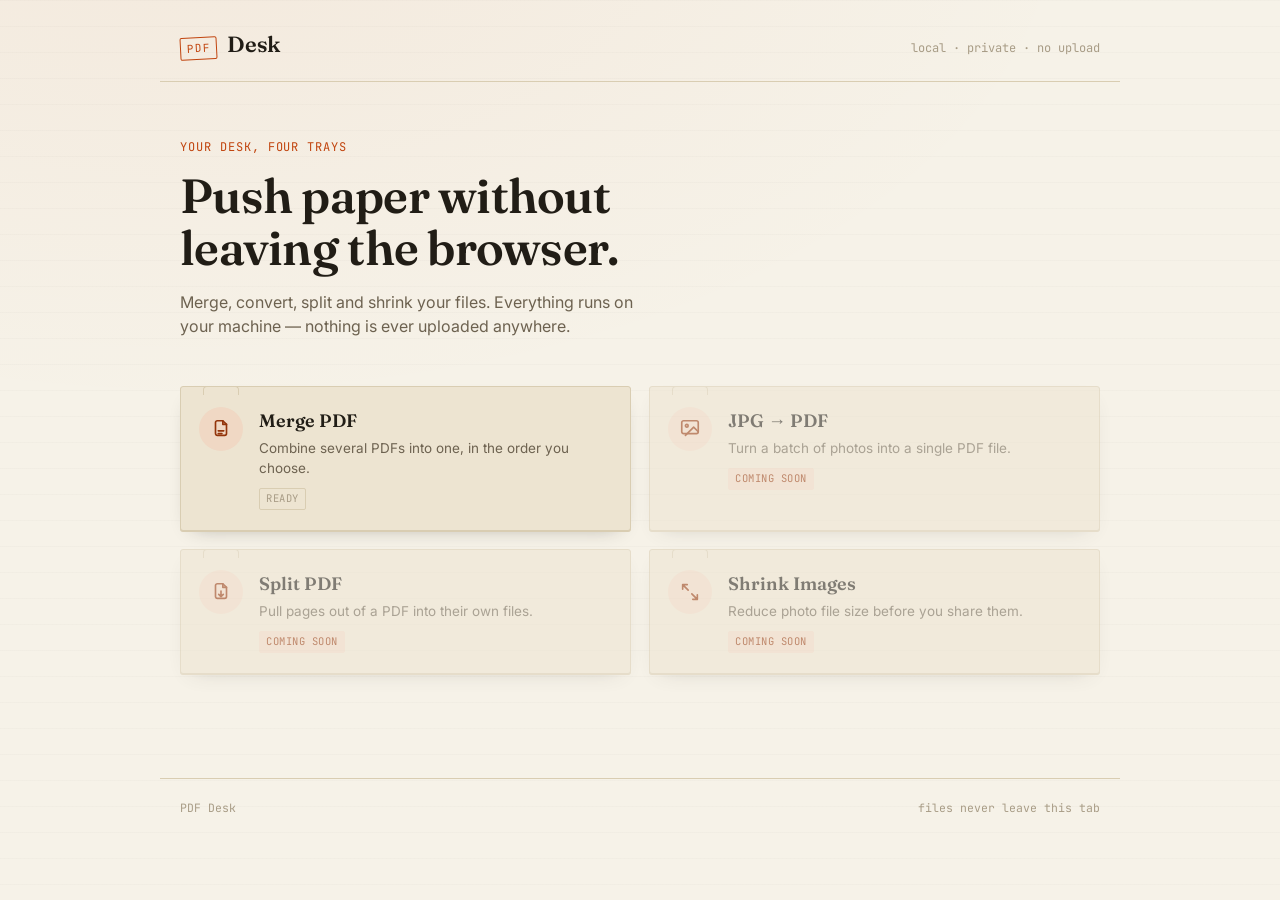
==== index.html @ 7bbbede9 "Initial commit: PDF Desk with Merge PDF tool" ====
<!doctype html>
<html lang="en">
<head>
  <meta charset="utf-8" />
  <meta name="viewport" content="width=device-width, initial-scale=1" />
  <title>PDF Desk</title>
  <link rel="preconnect" href="https://fonts.googleapis.com" />
  <link rel="preconnect" href="https://fonts.gstatic.com" crossorigin />
  <link href="https://fonts.googleapis.com/css2?family=Fraunces:opsz,wght@9..144,500;9..144,600&family=Inter:wght@400;500;600&family=JetBrains+Mono:wght@400;500&display=swap" rel="stylesheet" />
  <link rel="stylesheet" href="css/style.css" />
</head>
<body>
  <header class="site-header">
    <a class="mark" href="index.html">
      <span class="stamp">PDF</span>
      <h1>Desk</h1>
    </a>
    <span class="tagline">local &middot; private &middot; no upload</span>
  </header>

  <main class="page">
    <section class="hero">
      <p class="eyebrow">Your desk, four trays</p>
      <h2>Push paper without leaving the browser.</h2>
      <p>Merge, convert, split and shrink your files. Everything runs on your machine — nothing is ever uploaded anywhere.</p>
    </section>

    <section class="tool-grid">
      <a class="tool-card" href="tools/merge.html">
        <span class="icon" aria-hidden="true">
          <svg viewBox="0 0 24 24" fill="none" stroke="currentColor" stroke-width="1.8" stroke-linecap="round" stroke-linejoin="round">
            <path d="M8 3h6l4 4v10a2 2 0 0 1-2 2H8a2 2 0 0 1-2-2V5a2 2 0 0 1 2-2z" />
            <path d="M14 3v4h4" />
            <path d="M9 14h6M9 17h4" />
          </svg>
        </span>
        <span class="body">
          <h3>Merge PDF</h3>
          <p>Combine several PDFs into one, in the order you choose.</p>
          <span class="badge">Ready</span>
        </span>
      </a>

      <a class="tool-card disabled" href="#" aria-disabled="true">
        <span class="icon" aria-hidden="true">
          <svg viewBox="0 0 24 24" fill="none" stroke="currentColor" stroke-width="1.8" stroke-linecap="round" stroke-linejoin="round">
            <rect x="3" y="3" width="18" height="14" rx="2" />
            <circle cx="8.5" cy="8.5" r="1.5" />
            <path d="M21 15l-5-5-9 9" />
          </svg>
        </span>
        <span class="body">
          <h3>JPG &rarr; PDF</h3>
          <p>Turn a batch of photos into a single PDF file.</p>
          <span class="badge">Coming soon</span>
        </span>
      </a>

      <a class="tool-card disabled" href="#" aria-disabled="true">
        <span class="icon" aria-hidden="true">
          <svg viewBox="0 0 24 24" fill="none" stroke="currentColor" stroke-width="1.8" stroke-linecap="round" stroke-linejoin="round">
            <path d="M8 3h6l4 4v10a2 2 0 0 1-2 2H8a2 2 0 0 1-2-2V5a2 2 0 0 1 2-2z" />
            <path d="M14 3v4h4" />
            <path d="M12 11v6M9.5 14.5L12 17l2.5-2.5" />
          </svg>
        </span>
        <span class="body">
          <h3>Split PDF</h3>
          <p>Pull pages out of a PDF into their own files.</p>
          <span class="badge">Coming soon</span>
        </span>
      </a>

      <a class="tool-card disabled" href="#" aria-disabled="true">
        <span class="icon" aria-hidden="true">
          <svg viewBox="0 0 24 24" fill="none" stroke="currentColor" stroke-width="1.8" stroke-linecap="round" stroke-linejoin="round">
            <path d="M4 9V4h5M4 4l6 6" />
            <path d="M20 15v5h-5M20 20l-6-6" />
          </svg>
        </span>
        <span class="body">
          <h3>Shrink Images</h3>
          <p>Reduce photo file size before you share them.</p>
          <span class="badge">Coming soon</span>
        </span>
      </a>
    </section>
  </main>

  <footer class="site-footer">
    <span>PDF Desk</span>
    <span>files never leave this tab</span>
  </footer>
</body>
</html>
---- css/style.css ----
/* ============================================================
   PDF Desk — shared styles
   Theme: paper + ink + stamp — a desk where paper gets processed
   ============================================================ */

:root {
  --paper: #f6f2e8;
  --paper-2: #ede4d1;
  --paper-3: #e3d7bc;
  --ink: #211d16;
  --ink-soft: #6d6250;
  --ink-faint: #a89c86;
  --accent: #c1440e;
  --accent-dark: #93340a;
  --accent-soft: #f0d8c4;
  --line: #d9cdb2;
  --ok: #3f6b4a;
  --radius: 3px;
  --shadow-card: 0 1px 0 var(--line), 0 8px 20px -14px rgba(33, 29, 22, 0.45);
  --shadow-lift: 0 2px 0 var(--line), 0 16px 32px -18px rgba(33, 29, 22, 0.55);
  --font-display: "Fraunces", "Iowan Old Style", Georgia, serif;
  --font-body: "Inter", -apple-system, BlinkMacSystemFont, "Segoe UI", sans-serif;
  --font-mono: "JetBrains Mono", ui-monospace, SFMono-Regular, Menlo, Consolas, monospace;
  color-scheme: light;
}

* {
  box-sizing: border-box;
}

html, body {
  margin: 0;
  padding: 0;
}

body {
  background: var(--paper);
  background-image:
    radial-gradient(ellipse 900px 500px at 15% -10%, rgba(193, 68, 14, 0.05), transparent),
    repeating-linear-gradient(180deg, rgba(33, 29, 22, 0.018) 0px, rgba(33, 29, 22, 0.018) 1px, transparent 1px, transparent 26px);
  color: var(--ink);
  font-family: var(--font-body);
  font-size: 16px;
  line-height: 1.5;
  min-height: 100vh;
  -webkit-font-smoothing: antialiased;
}

a {
  color: inherit;
}

button {
  font-family: inherit;
}

::selection {
  background: var(--accent-soft);
  color: var(--accent-dark);
}

:focus-visible {
  outline: 2px solid var(--accent);
  outline-offset: 2px;
}

@media (prefers-reduced-motion: reduce) {
  *, *::before, *::after {
    animation-duration: 0.001ms !important;
    transition-duration: 0.001ms !important;
  }
}

/* ---------- layout shell ---------- */

.page {
  max-width: 960px;
  margin: 0 auto;
  padding: 0 20px 64px;
}

.site-header {
  display: flex;
  align-items: baseline;
  justify-content: space-between;
  gap: 12px;
  padding: 28px 20px 20px;
  max-width: 960px;
  margin: 0 auto;
  border-bottom: 1px solid var(--line);
}

.site-header .mark {
  display: flex;
  align-items: baseline;
  gap: 10px;
  text-decoration: none;
  color: var(--ink);
}

.site-header .mark .stamp {
  font-family: var(--font-mono);
  font-size: 11px;
  letter-spacing: 0.06em;
  color: var(--accent);
  border: 1px solid var(--accent);
  padding: 2px 6px;
  border-radius: 2px;
  transform: rotate(-3deg);
}

.site-header h1 {
  font-family: var(--font-display);
  font-weight: 600;
  font-size: 22px;
  margin: 0;
  letter-spacing: -0.01em;
}

.site-header .tagline {
  font-family: var(--font-mono);
  font-size: 12px;
  color: var(--ink-faint);
}

/* ---------- hero ---------- */

.hero {
  padding: 56px 0 40px;
}

.hero .eyebrow {
  font-family: var(--font-mono);
  font-size: 12px;
  letter-spacing: 0.08em;
  text-transform: uppercase;
  color: var(--accent);
  margin: 0 0 14px;
}

.hero h2 {
  font-family: var(--font-display);
  font-size: clamp(32px, 6vw, 48px);
  font-weight: 600;
  line-height: 1.08;
  letter-spacing: -0.015em;
  margin: 0 0 16px;
  max-width: 14ch;
}

.hero p {
  font-size: 16px;
  color: var(--ink-soft);
  max-width: 46ch;
  margin: 0;
}

/* ---------- tool grid / cards ---------- */

.tool-grid {
  display: grid;
  grid-template-columns: 1fr;
  gap: 14px;
  margin-top: 8px;
}

@media (min-width: 720px) {
  .tool-grid {
    grid-template-columns: repeat(2, 1fr);
    gap: 18px;
  }
}

.tool-card {
  position: relative;
  display: flex;
  align-items: flex-start;
  gap: 16px;
  background: var(--paper-2);
  border: 1px solid var(--line);
  border-radius: var(--radius);
  padding: 20px 18px;
  text-decoration: none;
  color: var(--ink);
  box-shadow: var(--shadow-card);
  transition: transform 0.16s ease, box-shadow 0.16s ease, border-color 0.16s ease;
}

.tool-card::before {
  /* folder tab */
  content: "";
  position: absolute;
  top: -1px;
  left: 22px;
  width: 34px;
  height: 8px;
  background: var(--paper-2);
  border: 1px solid var(--line);
  border-bottom: none;
  border-radius: 4px 4px 0 0;
}

.tool-card:hover {
  transform: translateY(-2px);
  box-shadow: var(--shadow-lift);
  border-color: var(--ink-faint);
}

.tool-card.disabled {
  opacity: 0.55;
  cursor: default;
  pointer-events: none;
}

.tool-card .icon {
  flex: none;
  width: 44px;
  height: 44px;
  border-radius: 50%;
  background: var(--accent-soft);
  color: var(--accent-dark);
  display: grid;
  place-items: center;
}

.tool-card .icon svg {
  width: 22px;
  height: 22px;
}

.tool-card .body {
  flex: 1;
  min-width: 0;
}

.tool-card h3 {
  font-family: var(--font-display);
  font-size: 18px;
  font-weight: 600;
  margin: 0 0 4px;
}

.tool-card p {
  margin: 0;
  font-size: 13.5px;
  color: var(--ink-soft);
}

.tool-card .badge {
  font-family: var(--font-mono);
  font-size: 10.5px;
  letter-spacing: 0.05em;
  text-transform: uppercase;
  color: var(--ink-faint);
  border: 1px solid var(--line);
  border-radius: 2px;
  padding: 2px 6px;
  margin-top: 10px;
  display: inline-block;
}

.tool-card.disabled .badge {
  color: var(--accent-dark);
  border-color: var(--accent-soft);
  background: var(--accent-soft);
}

/* ---------- tool page ---------- */

.tool-header {
  display: flex;
  align-items: center;
  gap: 10px;
  padding: 24px 0 8px;
}

.back-link {
  font-family: var(--font-mono);
  font-size: 13px;
  color: var(--ink-soft);
  text-decoration: none;
  display: inline-flex;
  align-items: center;
  gap: 6px;
}

.back-link:hover {
  color: var(--accent);
}

.tool-title {
  padding: 8px 0 28px;
  border-bottom: 1px solid var(--line);
  margin-bottom: 28px;
}

.tool-title h2 {
  font-family: var(--font-display);
  font-size: clamp(26px, 4vw, 34px);
  font-weight: 600;
  margin: 0 0 8px;
  letter-spacing: -0.01em;
}

.tool-title p {
  color: var(--ink-soft);
  margin: 0;
  max-width: 52ch;
}

/* drop zone — the in-tray */

.dropzone {
  position: relative;
  border: 2px dashed var(--line);
  border-radius: var(--radius);
  background: var(--paper-2);
  padding: 40px 20px;
  text-align: center;
  cursor: pointer;
  transition: border-color 0.15s ease, background 0.15s ease;
}

.dropzone:hover,
.dropzone.drag-over {
  border-color: var(--accent);
  background: var(--accent-soft);
}

.dropzone input[type="file"] {
  position: absolute;
  inset: 0;
  opacity: 0;
  cursor: pointer;
}

.dropzone .tray-icon {
  width: 52px;
  height: 52px;
  margin: 0 auto 14px;
  color: var(--accent);
}

.dropzone .tray-icon svg {
  width: 100%;
  height: 100%;
}

.dropzone h4 {
  font-family: var(--font-display);
  font-size: 18px;
  font-weight: 600;
  margin: 0 0 4px;
}

.dropzone p {
  margin: 0;
  font-size: 13.5px;
  color: var(--ink-soft);
}

.dropzone .hint {
  font-family: var(--font-mono);
  font-size: 11.5px;
  color: var(--ink-faint);
  margin-top: 10px;
}

/* file list — paper strips */

.file-list {
  list-style: none;
  margin: 22px 0 0;
  padding: 0;
  display: flex;
  flex-direction: column;
  gap: 8px;
}

.file-strip {
  display: flex;
  align-items: center;
  gap: 12px;
  background: var(--paper-2);
  border: 1px solid var(--line);
  border-left: 4px solid var(--accent);
  border-radius: var(--radius);
  padding: 10px 12px;
}

.file-strip .order {
  font-family: var(--font-mono);
  font-size: 12px;
  color: var(--ink-faint);
  width: 20px;
  flex: none;
  text-align: center;
}

.file-strip .name {
  flex: 1;
  min-width: 0;
  font-size: 13.5px;
  overflow: hidden;
  text-overflow: ellipsis;
  white-space: nowrap;
}

.file-strip .meta {
  font-family: var(--font-mono);
  font-size: 11px;
  color: var(--ink-faint);
  flex: none;
}

.file-strip .actions {
  display: flex;
  gap: 2px;
  flex: none;
}

.icon-btn {
  width: 28px;
  height: 28px;
  display: grid;
  place-items: center;
  background: transparent;
  border: 1px solid transparent;
  border-radius: 3px;
  color: var(--ink-soft);
  cursor: pointer;
}

.icon-btn:hover {
  background: var(--paper);
  border-color: var(--line);
  color: var(--ink);
}

.icon-btn.danger:hover {
  color: var(--accent-dark);
  border-color: var(--accent-soft);
  background: var(--accent-soft);
}

.icon-btn svg {
  width: 15px;
  height: 15px;
}

.icon-btn:disabled {
  opacity: 0.3;
  cursor: default;
}

.icon-btn:disabled:hover {
  background: transparent;
  border-color: transparent;
}

/* actions row */

.tool-actions {
  display: flex;
  align-items: center;
  gap: 14px;
  margin-top: 26px;
  flex-wrap: wrap;
}

.btn {
  font-family: var(--font-body);
  font-weight: 600;
  font-size: 14px;
  border-radius: var(--radius);
  padding: 12px 22px;
  border: 1px solid transparent;
  cursor: pointer;
  transition: transform 0.1s ease, box-shadow 0.1s ease, opacity 0.15s ease;
}

.btn-primary {
  background: var(--accent);
  color: var(--paper);
  box-shadow: 0 1px 0 var(--accent-dark);
}

.btn-primary:hover:not(:disabled) {
  background: var(--accent-dark);
}

.btn-primary:active:not(:disabled) {
  transform: translateY(1px);
  box-shadow: none;
}

.btn-primary:disabled {
  opacity: 0.4;
  cursor: default;
}

.btn-ghost {
  background: transparent;
  border-color: var(--line);
  color: var(--ink-soft);
}

.btn-ghost:hover {
  border-color: var(--ink-faint);
  color: var(--ink);
}

.status-line {
  font-family: var(--font-mono);
  font-size: 12.5px;
  color: var(--ink-soft);
}

.status-line.error {
  color: var(--accent-dark);
}

.status-line.success {
  color: var(--ok);
}

.empty-note {
  font-family: var(--font-mono);
  font-size: 12px;
  color: var(--ink-faint);
  text-align: center;
  padding: 18px 0 0;
}

/* footer */

.site-footer {
  max-width: 960px;
  margin: 40px auto 0;
  padding: 20px 20px 0;
  border-top: 1px solid var(--line);
  font-family: var(--font-mono);
  font-size: 11.5px;
  color: var(--ink-faint);
  display: flex;
  justify-content: space-between;
  flex-wrap: wrap;
  gap: 8px;
}
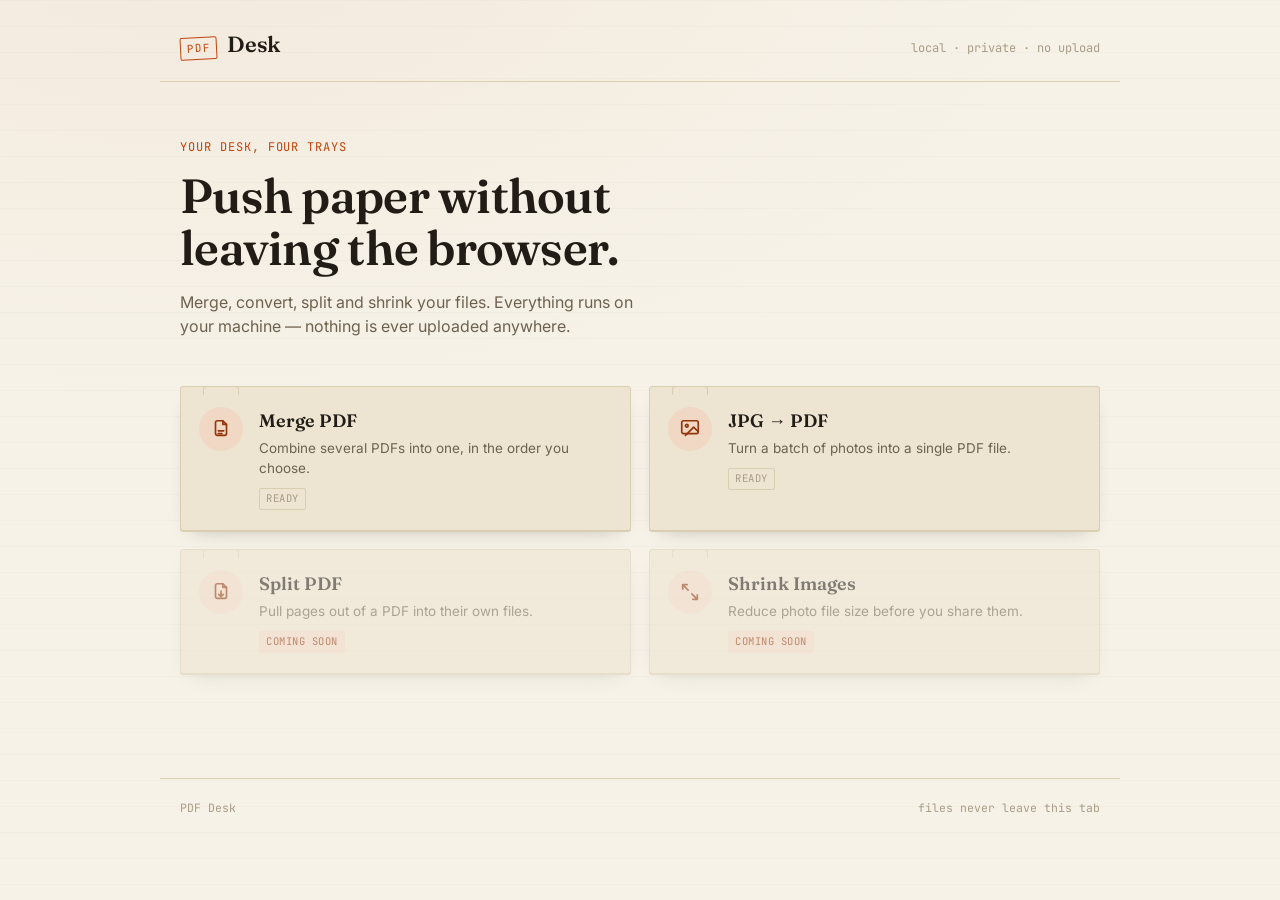
==== commit 041dc146: "Add JPG to PDF tool with EXIF orientation fix" ====
--- a/index.html
+++ b/index.html
@@ -41,7 +41,7 @@
         </span>
       </a>
 
-      <a class="tool-card disabled" href="#" aria-disabled="true">
+      <a class="tool-card" href="tools/jpg-to-pdf.html">
         <span class="icon" aria-hidden="true">
           <svg viewBox="0 0 24 24" fill="none" stroke="currentColor" stroke-width="1.8" stroke-linecap="round" stroke-linejoin="round">
             <rect x="3" y="3" width="18" height="14" rx="2" />
@@ -52,7 +52,7 @@
         <span class="body">
           <h3>JPG &rarr; PDF</h3>
           <p>Turn a batch of photos into a single PDF file.</p>
-          <span class="badge">Coming soon</span>
+          <span class="badge">Ready</span>
         </span>
       </a>
 
--- a/css/style.css
+++ b/css/style.css
@@ -328,10 +328,15 @@
 }
 
 .dropzone input[type="file"] {
+  /* driven entirely via JS (dropzone.click() / .click()) so it never sits in
+     the drop target's hit area — leaving it there double-fires addFiles
+     on a real OS drag (native input auto-populate + our drop handler) */
   position: absolute;
-  inset: 0;
+  width: 1px;
+  height: 1px;
+  overflow: hidden;
   opacity: 0;
-  cursor: pointer;
+  pointer-events: none;
 }
 
 .dropzone .tray-icon {
@@ -386,6 +391,16 @@
   border-left: 4px solid var(--accent);
   border-radius: var(--radius);
   padding: 10px 12px;
+}
+
+.file-strip .thumb {
+  width: 34px;
+  height: 34px;
+  flex: none;
+  object-fit: cover;
+  border-radius: 2px;
+  border: 1px solid var(--line);
+  background: var(--paper);
 }
 
 .file-strip .order {
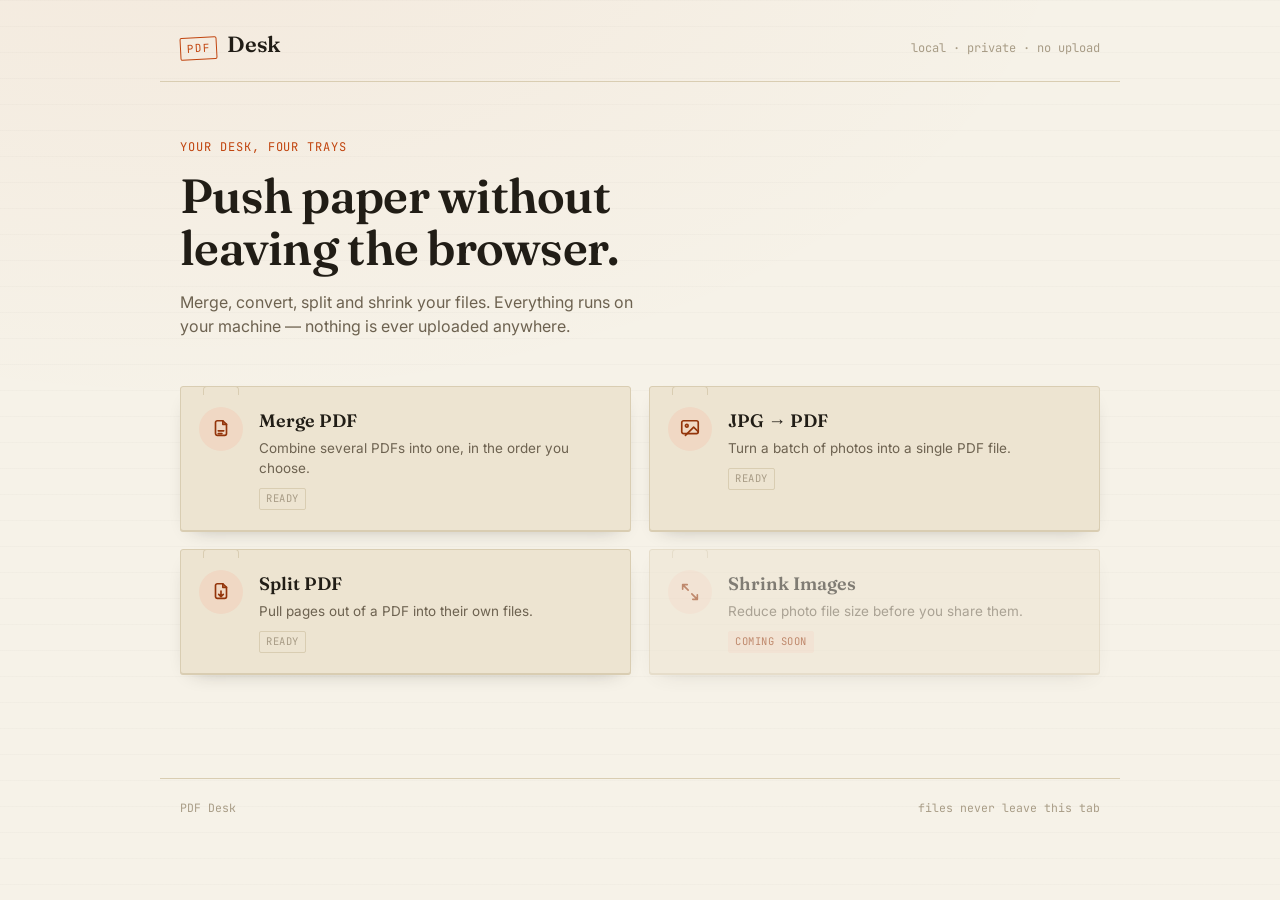
==== commit 823c0903: "Add Split PDF tool: extract page range or split all pages into a zip" ====
--- a/index.html
+++ b/index.html
@@ -56,7 +56,7 @@
         </span>
       </a>
 
-      <a class="tool-card disabled" href="#" aria-disabled="true">
+      <a class="tool-card" href="tools/split.html">
         <span class="icon" aria-hidden="true">
           <svg viewBox="0 0 24 24" fill="none" stroke="currentColor" stroke-width="1.8" stroke-linecap="round" stroke-linejoin="round">
             <path d="M8 3h6l4 4v10a2 2 0 0 1-2 2H8a2 2 0 0 1-2-2V5a2 2 0 0 1 2-2z" />
@@ -67,7 +67,7 @@
         <span class="body">
           <h3>Split PDF</h3>
           <p>Pull pages out of a PDF into their own files.</p>
-          <span class="badge">Coming soon</span>
+          <span class="badge">Ready</span>
         </span>
       </a>
 
--- a/css/style.css
+++ b/css/style.css
@@ -473,6 +473,84 @@
   border-color: transparent;
 }
 
+/* split panel — page-range extractor + split-all */
+
+.split-panel {
+  margin-top: 22px;
+  padding-top: 20px;
+  border-top: 1px solid var(--line);
+}
+
+.field-row {
+  display: flex;
+  align-items: center;
+  gap: 12px;
+  flex-wrap: wrap;
+}
+
+.field-label {
+  font-family: var(--font-mono);
+  font-size: 12px;
+  letter-spacing: 0.04em;
+  text-transform: uppercase;
+  color: var(--ink-soft);
+  flex: none;
+}
+
+.field-input {
+  flex: 1 1 220px;
+  min-width: 180px;
+  font-family: var(--font-mono);
+  font-size: 13.5px;
+  padding: 10px 12px;
+  border: 1px solid var(--line);
+  border-radius: var(--radius);
+  background: var(--paper-2);
+  color: var(--ink);
+}
+
+.field-input:focus-visible {
+  border-color: var(--accent);
+}
+
+.field-hint {
+  margin: 8px 0 0;
+  font-family: var(--font-mono);
+  font-size: 11.5px;
+  color: var(--ink-faint);
+}
+
+.field-hint.error {
+  color: var(--accent-dark);
+}
+
+.field-static {
+  margin: 0;
+  font-size: 13.5px;
+  color: var(--ink-soft);
+  flex: 1 1 220px;
+}
+
+.split-divider {
+  display: flex;
+  align-items: center;
+  gap: 12px;
+  margin: 18px 0;
+  font-family: var(--font-mono);
+  font-size: 11px;
+  color: var(--ink-faint);
+  text-transform: uppercase;
+  letter-spacing: 0.05em;
+}
+
+.split-divider::before,
+.split-divider::after {
+  content: "";
+  flex: 1;
+  height: 1px;
+  background: var(--line);
+}
+
 /* actions row */
 
 .tool-actions {
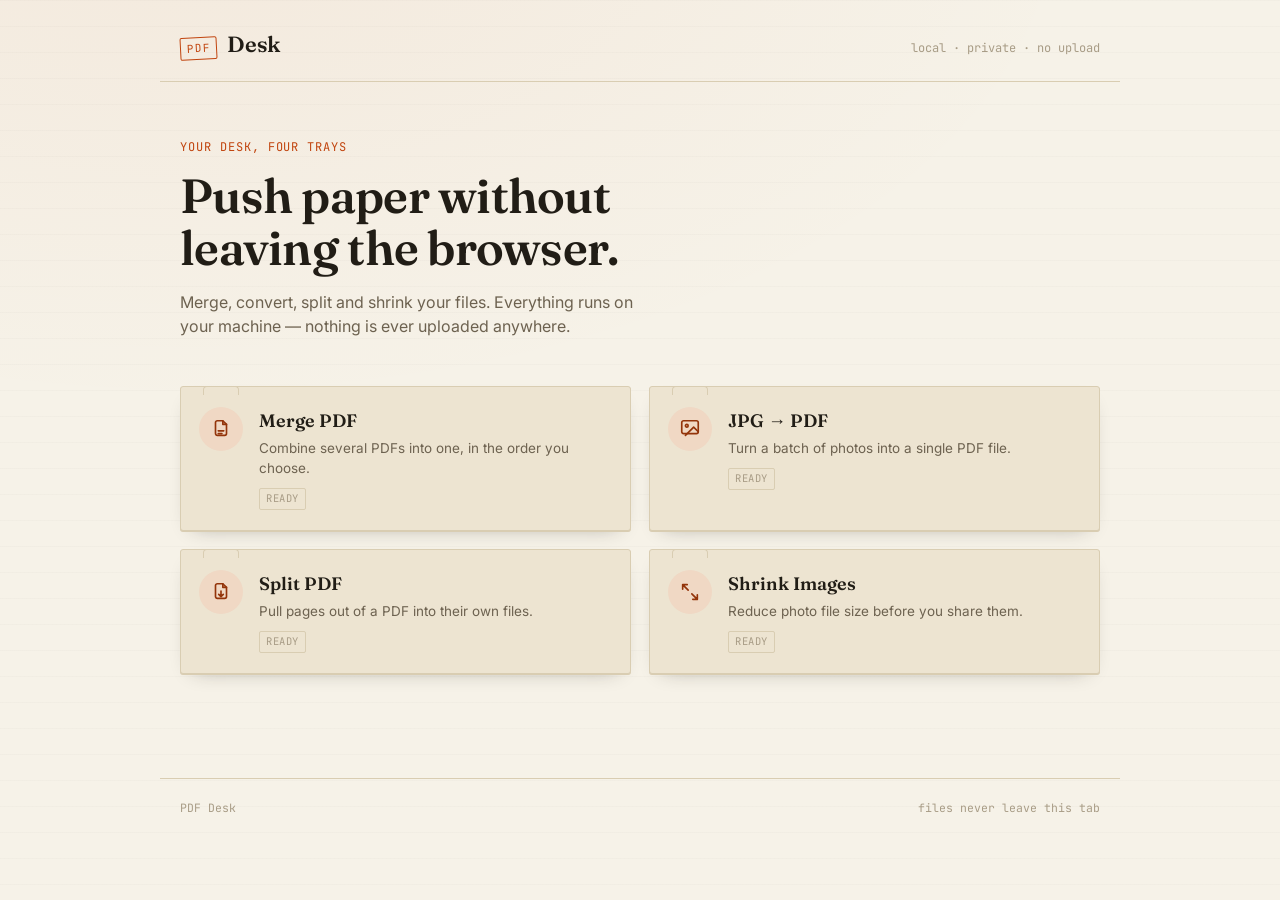
==== commit f06742c9: "Add Shrink Images tool with unique zip names and honest size-change reporting" ====
--- a/index.html
+++ b/index.html
@@ -71,7 +71,7 @@
         </span>
       </a>
 
-      <a class="tool-card disabled" href="#" aria-disabled="true">
+      <a class="tool-card" href="tools/shrink.html">
         <span class="icon" aria-hidden="true">
           <svg viewBox="0 0 24 24" fill="none" stroke="currentColor" stroke-width="1.8" stroke-linecap="round" stroke-linejoin="round">
             <path d="M4 9V4h5M4 4l6 6" />
@@ -81,7 +81,7 @@
         <span class="body">
           <h3>Shrink Images</h3>
           <p>Reduce photo file size before you share them.</p>
-          <span class="badge">Coming soon</span>
+          <span class="badge">Ready</span>
         </span>
       </a>
     </section>
--- a/css/style.css
+++ b/css/style.css
@@ -551,6 +551,60 @@
   background: var(--line);
 }
 
+/* quality panel — shrink-images slider */
+
+.quality-panel {
+  margin-top: 22px;
+  padding-top: 20px;
+  border-top: 1px solid var(--line);
+}
+
+.quality-panel .field-row {
+  gap: 14px;
+}
+
+.quality-value {
+  font-family: var(--font-mono);
+  font-size: 13px;
+  color: var(--accent-dark);
+  width: 44px;
+  flex: none;
+  text-align: right;
+}
+
+input[type="range"] {
+  flex: 1 1 220px;
+  min-width: 160px;
+  -webkit-appearance: none;
+  appearance: none;
+  height: 4px;
+  border-radius: 2px;
+  background: var(--line);
+  outline: none;
+}
+
+input[type="range"]::-webkit-slider-thumb {
+  -webkit-appearance: none;
+  appearance: none;
+  width: 16px;
+  height: 16px;
+  border-radius: 50%;
+  background: var(--accent);
+  cursor: pointer;
+  border: 2px solid var(--paper);
+  box-shadow: 0 0 0 1px var(--accent);
+}
+
+input[type="range"]::-moz-range-thumb {
+  width: 16px;
+  height: 16px;
+  border-radius: 50%;
+  background: var(--accent);
+  cursor: pointer;
+  border: 2px solid var(--paper);
+  box-shadow: 0 0 0 1px var(--accent);
+}
+
 /* actions row */
 
 .tool-actions {
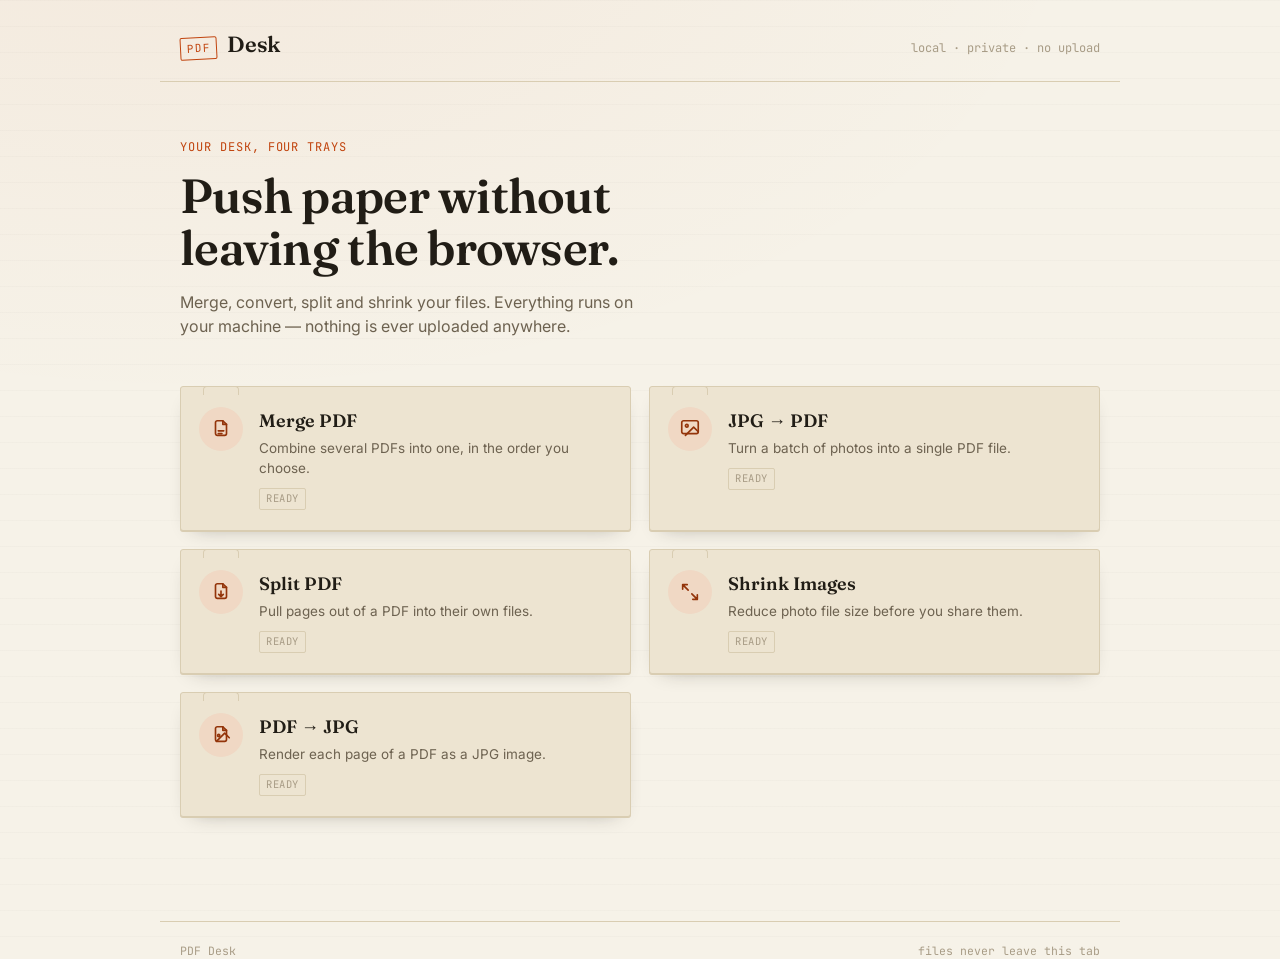
==== commit d23e9d4f: "Add PDF to JPG tool: rasterize pages via pdf.js, zip when multi-page Closes #3. Single page download" ====
--- a/index.html
+++ b/index.html
@@ -84,6 +84,21 @@
           <span class="badge">Ready</span>
         </span>
       </a>
+      <a class="tool-card" href="tools/pdf-to-jpg.html">
+        <span class="icon" aria-hidden="true">
+          <svg viewBox="0 0 24 24" fill="none" stroke="currentColor" stroke-width="1.8" stroke-linecap="round" stroke-linejoin="round">
+            <path d="M8 3h6l4 4v10a2 2 0 0 1-2 2H8a2 2 0 0 1-2-2V5a2 2 0 0 1 2-2z" />
+            <path d="M14 3v4h4" />
+            <path d="M21 15l-5-5-9 9" />
+            <circle cx="9.5" cy="12.5" r="1.2" />
+          </svg>
+        </span>
+        <span class="body">
+          <h3>PDF &rarr; JPG</h3>
+          <p>Render each page of a PDF as a JPG image.</p>
+          <span class="badge">Ready</span>
+        </span>
+      </a>
     </section>
   </main>
 
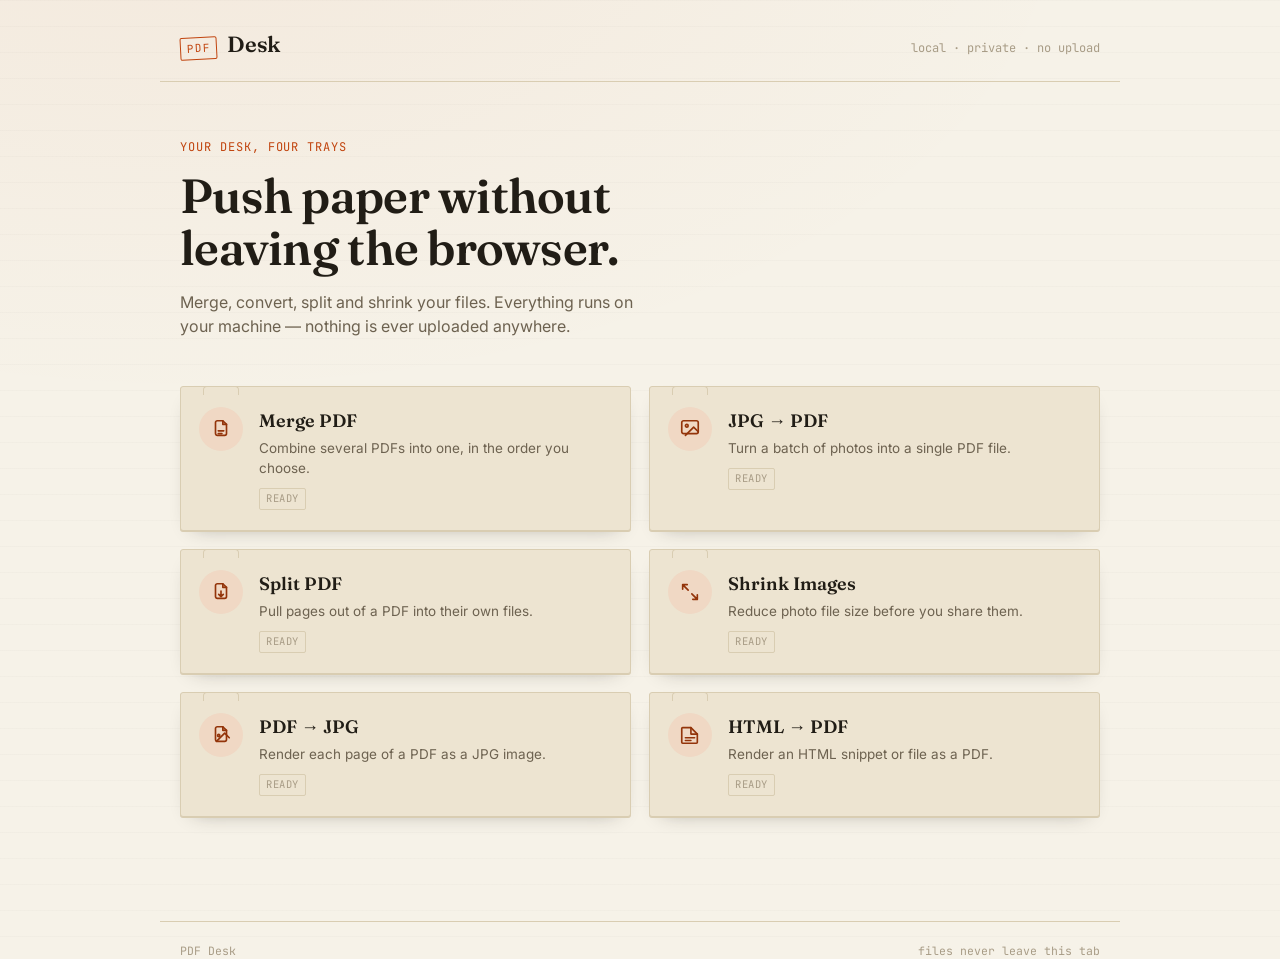
==== commit 4231d91c: "Add HTML to PDF tool: sandboxed render via html2canvas + jsPDF Closes #4. User HTML (pasted or uploa" ====
--- a/index.html
+++ b/index.html
@@ -99,6 +99,20 @@
           <span class="badge">Ready</span>
         </span>
       </a>
+      <a class="tool-card" href="tools/html-to-pdf.html">
+        <span class="icon" aria-hidden="true">
+          <svg viewBox="0 0 24 24" fill="none" stroke="currentColor" stroke-width="1.8" stroke-linecap="round" stroke-linejoin="round">
+            <path d="M4 4h9l7 7v9a1 1 0 0 1-1 1H4a1 1 0 0 1-1-1V5a1 1 0 0 1 1-1z" />
+            <path d="M13 4v7h7" />
+            <path d="M7 15h10M7 18h6" />
+          </svg>
+        </span>
+        <span class="body">
+          <h3>HTML &rarr; PDF</h3>
+          <p>Render an HTML snippet or file as a PDF.</p>
+          <span class="badge">Ready</span>
+        </span>
+      </a>
     </section>
   </main>
 
--- a/css/style.css
+++ b/css/style.css
@@ -551,6 +551,14 @@
   background: var(--line);
 }
 
+.html-textarea {
+  display: block;
+  width: 100%;
+  min-height: 220px;
+  resize: vertical;
+  line-height: 1.5;
+}
+
 /* quality panel — shrink-images slider */
 
 .quality-panel {
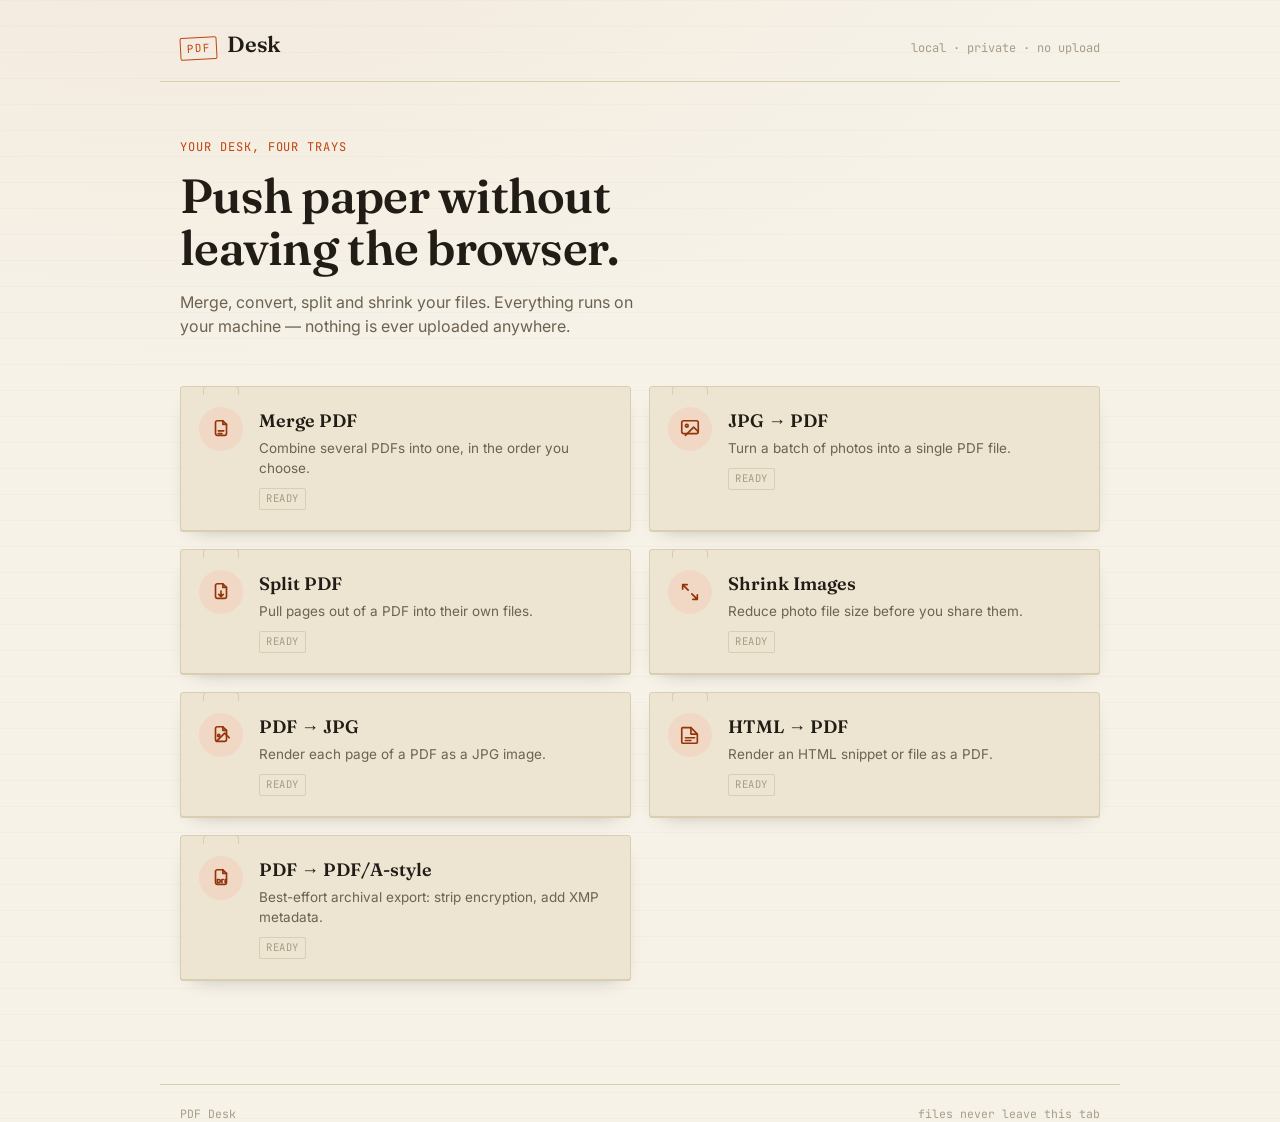
==== commit bc2ff9e8: "Add PDF to PDF/A-style tool: best-effort archival export via pdf-lib Closes #5. Strips encryption (f" ====
--- a/index.html
+++ b/index.html
@@ -113,6 +113,22 @@
           <span class="badge">Ready</span>
         </span>
       </a>
+      <a class="tool-card" href="tools/pdf-to-pdfa.html">
+        <span class="icon" aria-hidden="true">
+          <svg viewBox="0 0 24 24" fill="none" stroke="currentColor" stroke-width="1.8" stroke-linecap="round" stroke-linejoin="round">
+            <path d="M8 3h6l4 4v10a2 2 0 0 1-2 2H8a2 2 0 0 1-2-2V5a2 2 0 0 1 2-2z" />
+            <path d="M14 3v4h4" />
+            <path d="M8 17h1.6a1.7 1.7 0 0 0 0-3.4H8V17zM8 13.6V17" />
+            <path d="M13 17v-3.4M13 13.6h1.4" />
+            <path d="M16.6 17v-3.4h1.4" />
+          </svg>
+        </span>
+        <span class="body">
+          <h3>PDF &rarr; PDF/A-style</h3>
+          <p>Best-effort archival export: strip encryption, add XMP metadata.</p>
+          <span class="badge">Ready</span>
+        </span>
+      </a>
     </section>
   </main>
 
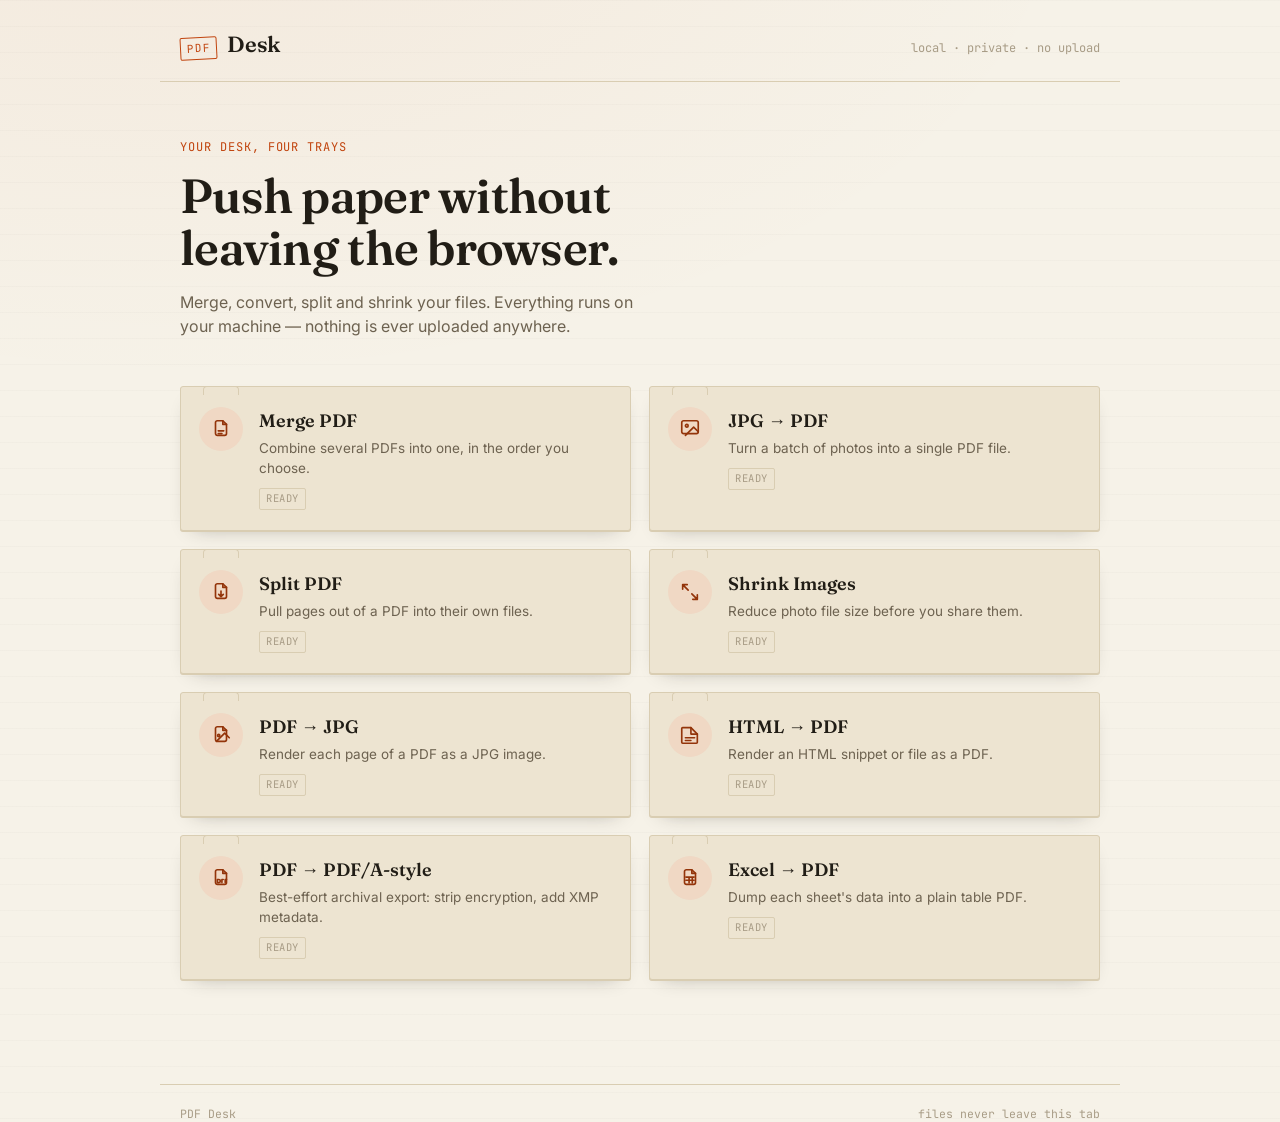
==== commit 2816bd3f: "Add Excel to PDF tool: dump sheet data as plain tables via SheetJS Closes #8. Scoped down per the is" ====
--- a/index.html
+++ b/index.html
@@ -129,6 +129,20 @@
           <span class="badge">Ready</span>
         </span>
       </a>
+      <a class="tool-card" href="tools/excel-to-pdf.html">
+        <span class="icon" aria-hidden="true">
+          <svg viewBox="0 0 24 24" fill="none" stroke="currentColor" stroke-width="1.8" stroke-linecap="round" stroke-linejoin="round">
+            <path d="M8 3h6l4 4v10a2 2 0 0 1-2 2H8a2 2 0 0 1-2-2V5a2 2 0 0 1 2-2z" />
+            <path d="M14 3v4h4" />
+            <path d="M7.5 11h9M7.5 14.5h9M11 11v6.5M14.5 11v6.5" />
+          </svg>
+        </span>
+        <span class="body">
+          <h3>Excel &rarr; PDF</h3>
+          <p>Dump each sheet's data into a plain table PDF.</p>
+          <span class="badge">Ready</span>
+        </span>
+      </a>
     </section>
   </main>
 
